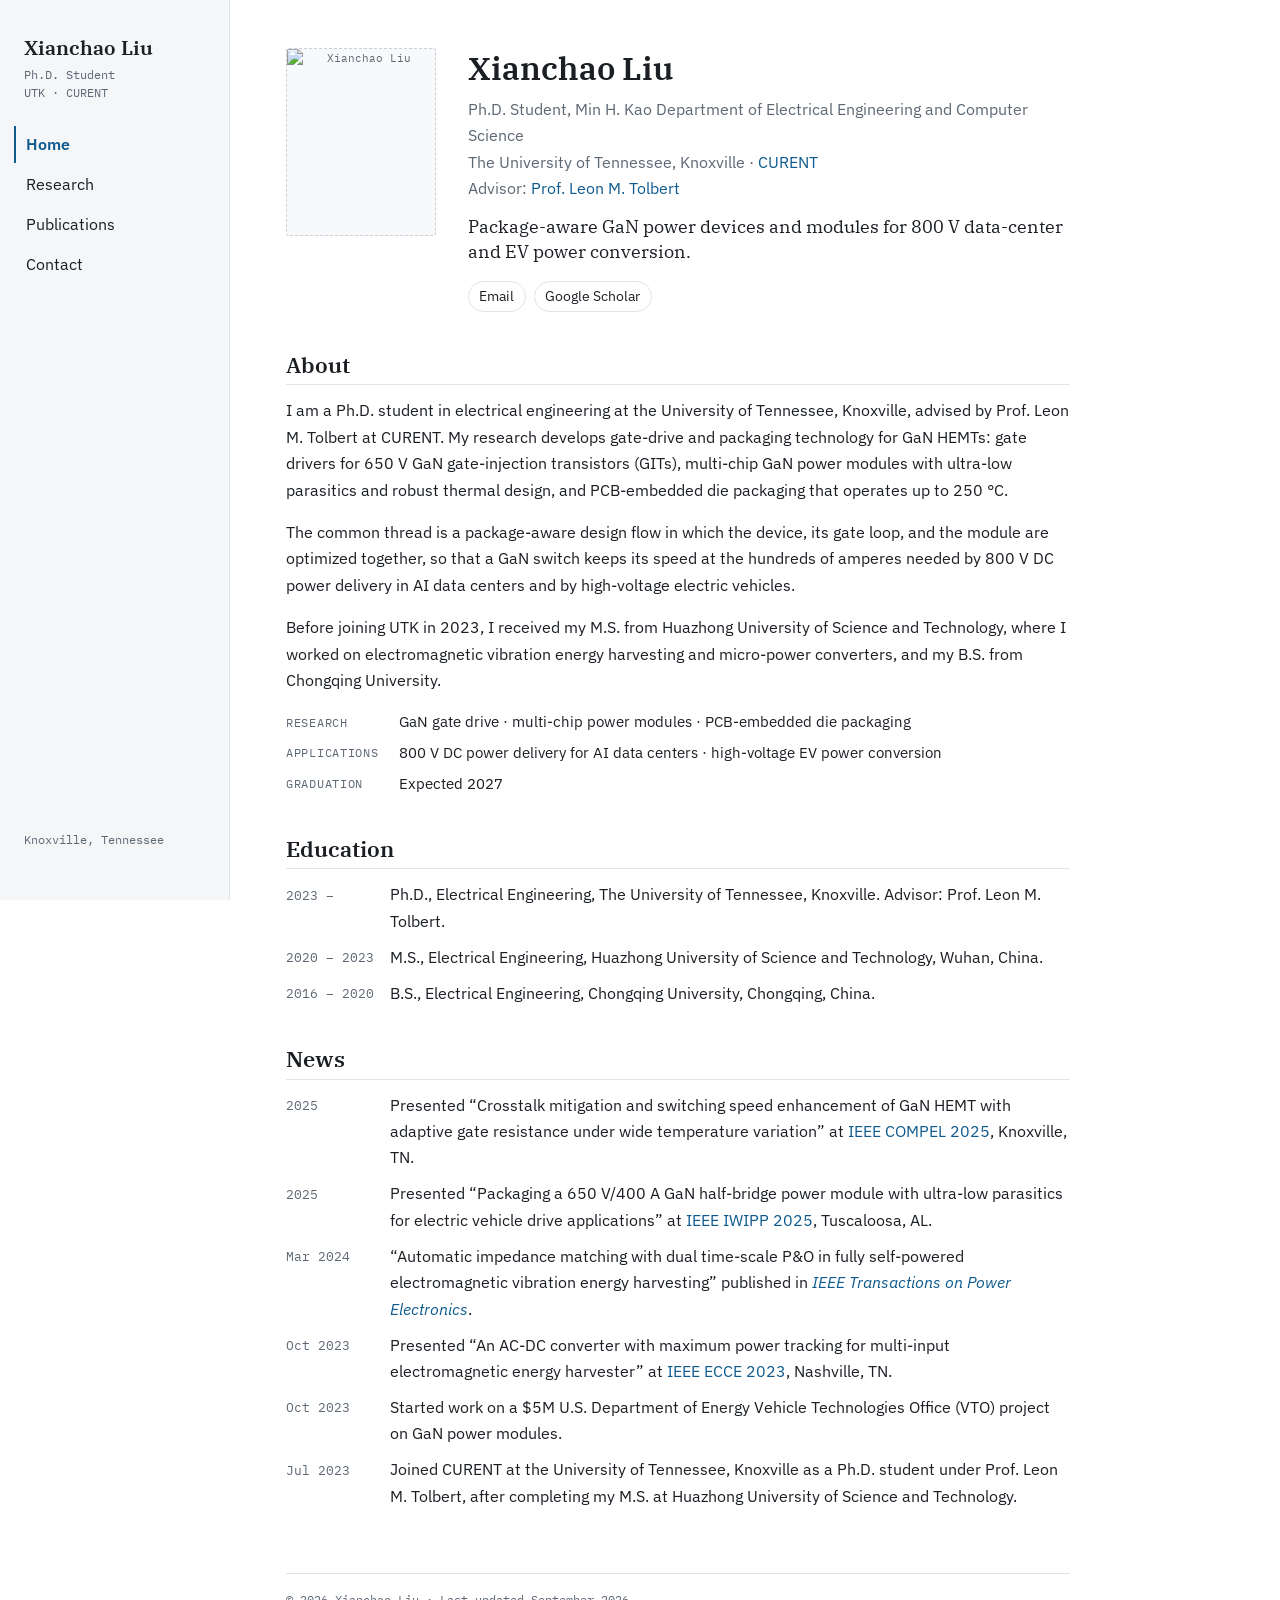
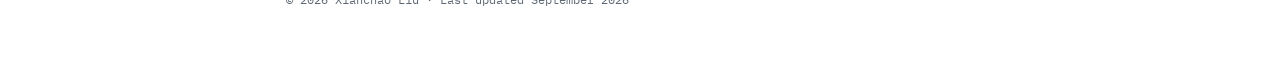
==== index.html @ 83933827 "Add files via upload" ====
<!DOCTYPE html>
<html lang="en">
<head>
<meta charset="utf-8">
<meta name="viewport" content="width=device-width, initial-scale=1, viewport-fit=cover">
<title>Xianchao Liu — Ph.D. Student, University of Tennessee, Knoxville</title>
<meta name="description" content="Xianchao Liu is a Ph.D. student at the University of Tennessee, Knoxville (CURENT) working on package-aware GaN power devices and modules for 800 V data-center and EV power conversion.">
<link rel="preconnect" href="https://fonts.googleapis.com">
<link rel="preconnect" href="https://fonts.gstatic.com" crossorigin>
<link rel="stylesheet" href="https://fonts.googleapis.com/css2?family=IBM+Plex+Sans:ital,wght@0,400;0,500;0,600;1,400&family=IBM+Plex+Serif:wght@500;600&family=IBM+Plex+Mono:wght@400;500&display=swap">
<link rel="stylesheet" href="style.css">
</head>
<body>
<div class="layout">

  <aside class="rail">
    <div>
      <a class="site-name" href="index.html">Xianchao Liu</a>
      <p class="site-sub">Ph.D. Student<br>UTK · CURENT</p>
    </div>
    <nav aria-label="Site">
      <a href="index.html" aria-current="page">Home</a>
      <a href="research.html">Research</a>
      <a href="publications.html">Publications</a>
      <a href="contact.html">Contact</a>
    </nav>
    <p class="rail-foot">Knoxville, Tennessee</p>
  </aside>

  <main>

    <header class="hero">
      <div class="portrait">
        <img src="assets/portrait.jpg" alt="Xianchao Liu" width="600" height="750">
      </div>
      <div>
        <h1>Xianchao Liu</h1>
        <p class="role">
          Ph.D. Student, Min H. Kao Department of Electrical Engineering and Computer Science<br>
          The University of Tennessee, Knoxville · <a href="https://curent.utk.edu/">CURENT</a><br>
          Advisor: <a href="https://curent.utk.edu/people/faculty/leon-tolbert/">Prof. Leon M. Tolbert</a>
        </p>
        <p class="tagline">Package-aware GaN power devices and modules for 800&nbsp;V data-center and EV power conversion.</p>
        <ul class="links">
          <li><a href="mailto:xliu125@vols.utk.edu">Email</a></li>
          <li><a href="https://scholar.google.com/citations?user=OeDwyBIAAAAJ&amp;hl=en">Google Scholar</a></li>
        </ul>
      </div>
    </header>

    <section>
      <h2>About</h2>
      <p>
        I am a Ph.D. student in electrical engineering at the University of Tennessee, Knoxville, advised by
        Prof. Leon M. Tolbert at CURENT. My research develops gate-drive and packaging technology for GaN HEMTs:
        gate drivers for 650&nbsp;V GaN gate-injection transistors (GITs), multi-chip GaN power modules with
        ultra-low parasitics and robust thermal design, and PCB-embedded die packaging that operates up to
        250&nbsp;°C.
      </p>
      <p>
        The common thread is a package-aware design flow in which the device, its gate loop, and the module are
        optimized together, so that a GaN switch keeps its speed at the hundreds of amperes needed by 800&nbsp;V DC
        power delivery in AI data centers and by high-voltage electric vehicles.
      </p>
      <p>
        Before joining UTK in 2023, I received my M.S. from Huazhong University of Science and Technology, where I
        worked on electromagnetic vibration energy harvesting and micro-power converters, and my B.S. from
        Chongqing University.
      </p>
      <dl class="facts">
        <dt>Research</dt>
        <dd>GaN gate drive · multi-chip power modules · PCB-embedded die packaging</dd>
        <dt>Applications</dt>
        <dd>800&nbsp;V DC power delivery for AI data centers · high-voltage EV power conversion</dd>
        <dt>Graduation</dt>
        <dd>Expected 2027</dd>
      </dl>
    </section>

    <section>
      <h2>Education</h2>
      <ul class="news-list">
        <li><span class="date">2023 –</span><span>Ph.D., Electrical Engineering, The University of Tennessee, Knoxville. Advisor: Prof. Leon M. Tolbert.</span></li>
        <li><span class="date">2020 – 2023</span><span>M.S., Electrical Engineering, Huazhong University of Science and Technology, Wuhan, China.</span></li>
        <li><span class="date">2016 – 2020</span><span>B.S., Electrical Engineering, Chongqing University, Chongqing, China.</span></li>
      </ul>
    </section>

    <section>
      <h2>News</h2>
      <ul class="news-list">
        <li><span class="date">2025</span><span>Presented “Crosstalk mitigation and switching speed enhancement of GaN HEMT with adaptive gate resistance under wide temperature variation” at <a href="https://doi.org/10.1109/COMPEL57166.2025.11121150">IEEE COMPEL 2025</a>, Knoxville, TN.</span></li>
        <li><span class="date">2025</span><span>Presented “Packaging a 650&nbsp;V/400&nbsp;A GaN half-bridge power module with ultra-low parasitics for electric vehicle drive applications” at <a href="https://doi.org/10.1109/IWIPP61784.2025.10971623">IEEE IWIPP 2025</a>, Tuscaloosa, AL.</span></li>
        <li><span class="date">Mar 2024</span><span>“Automatic impedance matching with dual time-scale P&amp;O in fully self-powered electromagnetic vibration energy harvesting” published in <a href="https://doi.org/10.1109/TPEL.2023.3327458"><em>IEEE Transactions on Power Electronics</em></a>.</span></li>
        <li><span class="date">Oct 2023</span><span>Presented “An AC-DC converter with maximum power tracking for multi-input electromagnetic energy harvester” at <a href="https://doi.org/10.1109/ECCE53617.2023.10362294">IEEE ECCE 2023</a>, Nashville, TN.</span></li>
        <li><span class="date">Oct 2023</span><span>Started work on a $5M U.S. Department of Energy Vehicle Technologies Office (VTO) project on GaN power modules.</span></li>
        <li><span class="date">Jul 2023</span><span>Joined CURENT at the University of Tennessee, Knoxville as a Ph.D. student under Prof. Leon M. Tolbert, after completing my M.S. at Huazhong University of Science and Technology.</span></li>
      </ul>
    </section>

    <footer class="foot">© 2026 Xianchao Liu · Last updated September 2026</footer>

  </main>
</div>
</body>
</html>
---- style.css ----
/* ------------------------------------------------------------
   Personal academic site — shared stylesheet
   Layout: fixed left rail (like a jemdoc site) + single content column.
   Edit colors and fonts here; every page picks them up.
   ------------------------------------------------------------ */

:root {
  --bg: #ffffff;
  --ink: #1b1f24;
  --muted: #5d6874;
  --accent: #0f5b8e;
  --accent-hover: #0a4670;
  --rail: #f4f6f8;
  --rule: #dfe4e9;
  --surface: #f7f9fa;
  --placeholder: #c8d0d8;

  --font-body: "IBM Plex Sans", "Helvetica Neue", Arial, sans-serif;
  --font-head: "IBM Plex Serif", Georgia, "Times New Roman", serif;
  --font-mono: "IBM Plex Mono", Menlo, Consolas, monospace;

  color-scheme: light dark;
}

@media (prefers-color-scheme: dark) {
  :root:not([data-theme="light"]) {
    --bg: #0f1317;
    --ink: #e3e7eb;
    --muted: #9aa4ae;
    --accent: #72b5e5;
    --accent-hover: #9ccbee;
    --rail: #141a20;
    --rule: #29323b;
    --surface: #161d24;
    --placeholder: #3a4551;
  }
}

:root[data-theme="dark"] {
  --bg: #0f1317;
  --ink: #e3e7eb;
  --muted: #9aa4ae;
  --accent: #72b5e5;
  --accent-hover: #9ccbee;
  --rail: #141a20;
  --rule: #29323b;
  --surface: #161d24;
  --placeholder: #3a4551;
}

/* ---------- base ---------- */

* { box-sizing: border-box; }

html { -webkit-text-size-adjust: 100%; }

body {
  margin: 0;
  background: var(--bg);
  color: var(--ink);
  font-family: var(--font-body);
  font-size: 16px;
  line-height: 1.65;
}

a { color: var(--accent); text-decoration: none; }
a:hover { color: var(--accent-hover); text-decoration: underline; }
a:focus-visible { outline: 2px solid var(--accent); outline-offset: 2px; border-radius: 2px; }

h1, h2, h3 {
  font-family: var(--font-head);
  font-weight: 600;
  line-height: 1.25;
  text-wrap: balance;
  margin: 0;
}
h1 { font-size: 2rem; }
h2 {
  font-size: 1.35rem;
  margin: 2.5rem 0 0.75rem;
  padding-bottom: 0.35rem;
  border-bottom: 1px solid var(--rule);
}
h3 { font-size: 1.1rem; margin: 1.5rem 0 0.4rem; }

p { margin: 0 0 1rem; }
ul, ol { margin: 0 0 1rem; padding-left: 1.25rem; }
img { max-width: 100%; }

/* ---------- layout: rail + main ---------- */

.layout {
  display: grid;
  grid-template-columns: 230px minmax(0, 1fr);
  min-height: 100vh;
}

.rail {
  background: var(--rail);
  border-right: 1px solid var(--rule);
  padding: 2.25rem 1.5rem;
  position: sticky;
  top: 0;
  height: 100vh;
  display: flex;
  flex-direction: column;
  gap: 1.5rem;
}

.site-name {
  font-family: var(--font-head);
  font-size: 1.25rem;
  font-weight: 600;
  color: var(--ink);
  line-height: 1.2;
  display: block;
}
.site-name:hover { text-decoration: none; color: var(--accent); }

.site-sub {
  font-family: var(--font-mono);
  font-size: 0.75rem;
  color: var(--muted);
  margin: 0.35rem 0 0;
  line-height: 1.5;
}

.rail nav { display: flex; flex-direction: column; gap: 0.15rem; }
.rail nav a {
  color: var(--ink);
  padding: 0.35rem 0.6rem;
  margin-left: -0.6rem;
  border-left: 2px solid transparent;
  border-radius: 0 3px 3px 0;
}
.rail nav a:hover { background: var(--bg); text-decoration: none; }
.rail nav a[aria-current="page"] {
  color: var(--accent);
  border-left-color: var(--accent);
  font-weight: 600;
}

.rail-foot {
  margin-top: auto;
  font-family: var(--font-mono);
  font-size: 0.72rem;
  color: var(--muted);
  line-height: 1.5;
}

main {
  padding: 3rem 3.5rem 4rem;
  max-width: 56rem;
  width: 100%;
}

/* ---------- home ---------- */

.hero {
  display: grid;
  grid-template-columns: 150px minmax(0, 1fr);
  gap: 2rem;
  align-items: start;
}

.portrait {
  width: 150px;
  max-width: 100%;
  aspect-ratio: 4 / 5;
  border: 1px dashed var(--placeholder);
  background: var(--surface);
  border-radius: 3px;
  display: grid;
  place-items: center;
  text-align: center;
  font-family: var(--font-mono);
  font-size: 0.7rem;
  color: var(--muted);
  overflow: hidden;
}
.portrait img { width: 100%; height: 100%; object-fit: cover; display: block; }

.role { color: var(--muted); margin: 0.5rem 0 0.75rem; }

.tagline {
  font-family: var(--font-head);
  font-size: 1.15rem;
  line-height: 1.4;
  margin: 0 0 1rem;
}

.links { list-style: none; padding: 0; margin: 0; display: flex; flex-wrap: wrap; gap: 0.4rem 0.5rem; }
.links a {
  display: inline-block;
  padding: 0.2rem 0.65rem;
  border: 1px solid var(--rule);
  border-radius: 999px;
  font-size: 0.85rem;
  color: var(--ink);
}
.links a:hover { border-color: var(--accent); color: var(--accent); text-decoration: none; }

.facts {
  display: grid;
  grid-template-columns: max-content minmax(0, 1fr);
  gap: 0.35rem 1.25rem;
  margin: 1rem 0 0;
  font-size: 0.95rem;
}
.facts dt {
  color: var(--muted);
  font-family: var(--font-mono);
  font-size: 0.74rem;
  text-transform: uppercase;
  letter-spacing: 0.06em;
  padding-top: 0.2rem;
}
.facts dd { margin: 0; }

.news-list { list-style: none; padding: 0; margin: 0; display: grid; gap: 0.6rem; }
.news-list li { display: grid; grid-template-columns: 5.5rem minmax(0, 1fr); gap: 1rem; }
.date {
  font-family: var(--font-mono);
  font-size: 0.8rem;
  color: var(--muted);
  padding-top: 0.2rem;
  font-variant-numeric: tabular-nums;
}

/* editor's note — remove once real content is in */
.note {
  font-size: 0.85rem;
  color: var(--muted);
  border-left: 3px solid var(--placeholder);
  background: var(--surface);
  padding: 0.45rem 0.8rem;
  border-radius: 0 3px 3px 0;
  margin: 0 0 1rem;
}

/* ---------- research ---------- */

.thrust {
  display: grid;
  grid-template-columns: minmax(0, 1fr) 300px;
  gap: 1.75rem;
  align-items: start;
  margin-top: 1.5rem;
}
.thrust h3 { margin-top: 0; }
.thrust.no-figure { grid-template-columns: minmax(0, 1fr); }

.figures { display: grid; gap: 1.25rem; }

.figure {
  margin: 0;
  max-width: 100%;
}
/* real figure: image keeps its own aspect ratio; click opens the full-size file */
.figure a { display: block; }
.figure img {
  width: 100%;
  height: auto;
  display: block;
  background: #ffffff;
  border: 1px solid var(--rule);
  border-radius: 3px;
}
/* placeholder box, until a figure is supplied */
.figure .frame {
  aspect-ratio: 4 / 3;
  max-width: 100%;
  border: 1px dashed var(--placeholder);
  background: var(--surface);
  border-radius: 3px;
  display: grid;
  place-items: center;
  text-align: center;
  font-family: var(--font-mono);
  font-size: 0.7rem;
  color: var(--muted);
  padding: 0.5rem;
  overflow: hidden;
}
.figure figcaption { font-size: 0.78rem; color: var(--muted); margin-top: 0.4rem; line-height: 1.4; }

.spec {
  font-family: var(--font-mono);
  font-size: 0.8rem;
  color: var(--muted);
  margin: 0 0 0.5rem;
}

.related { font-size: 0.9rem; color: var(--muted); }

/* ---------- publications ---------- */

.pub-list { list-style: none; padding: 0; margin: 0 0 1.5rem; display: grid; gap: 1rem; counter-reset: pub; }
.pub { position: relative; padding-left: 2.4rem; }
.pub::before {
  counter-increment: pub;
  content: "[" counter(pub) "]";
  position: absolute;
  left: 0;
  top: 0.2rem;
  font-family: var(--font-mono);
  font-size: 0.8rem;
  color: var(--muted);
}
.pub-title { font-weight: 600; }
.pub-authors, .pub-venue { display: block; }
.pub-venue { color: var(--muted); }
.pub-links { display: inline-flex; gap: 0.3rem; margin-top: 0.3rem; }
.pub-links a {
  font-family: var(--font-mono);
  font-size: 0.72rem;
  padding: 0.1rem 0.45rem;
  border: 1px solid var(--rule);
  border-radius: 3px;
}
.pub-links a:hover { border-color: var(--accent); text-decoration: none; }

/* ---------- contact ---------- */

.contact-block { display: grid; grid-template-columns: max-content minmax(0, 1fr); gap: 0.5rem 1.5rem; margin: 1rem 0; }
.contact-block dt { color: var(--muted); font-family: var(--font-mono); font-size: 0.78rem; text-transform: uppercase; letter-spacing: 0.06em; padding-top: 0.2rem; }
.contact-block dd { margin: 0; }
address { font-style: normal; }

/* ---------- footer ---------- */

.foot {
  margin-top: 4rem;
  padding-top: 1rem;
  border-top: 1px solid var(--rule);
  font-family: var(--font-mono);
  font-size: 0.75rem;
  color: var(--muted);
}

/* ---------- phone width ---------- */

@media (max-width: 760px) {
  .layout { grid-template-columns: 1fr; }
  .rail {
    position: static;
    height: auto;
    border-right: 0;
    border-bottom: 1px solid var(--rule);
    padding: 1rem;
    gap: 0.75rem;
  }
  .rail nav { flex-direction: row; flex-wrap: wrap; gap: 0.25rem 0.5rem; }
  .rail nav a {
    border-left: 0;
    border-bottom: 2px solid transparent;
    margin-left: 0;
    padding: 0.25rem 0.4rem;
    border-radius: 3px;
  }
  .rail nav a[aria-current="page"] { border-bottom-color: var(--accent); }
  .rail-foot { display: none; }
  main { padding: 1.5rem 1rem 3rem; }
  .hero { grid-template-columns: 1fr; gap: 1.25rem; }
  .portrait { width: 130px; }
  .thrust { grid-template-columns: 1fr; }
  .thrust .figures, .thrust .figure { order: -1; max-width: 360px; }
  .news-list li { grid-template-columns: 4.5rem minmax(0, 1fr); gap: 0.6rem; }
  .facts, .contact-block { grid-template-columns: 1fr; gap: 0.1rem; }
  .facts dd, .contact-block dd { margin-bottom: 0.6rem; }
}

@media (prefers-reduced-motion: reduce) {
  * { transition: none !important; animation: none !important; }
}
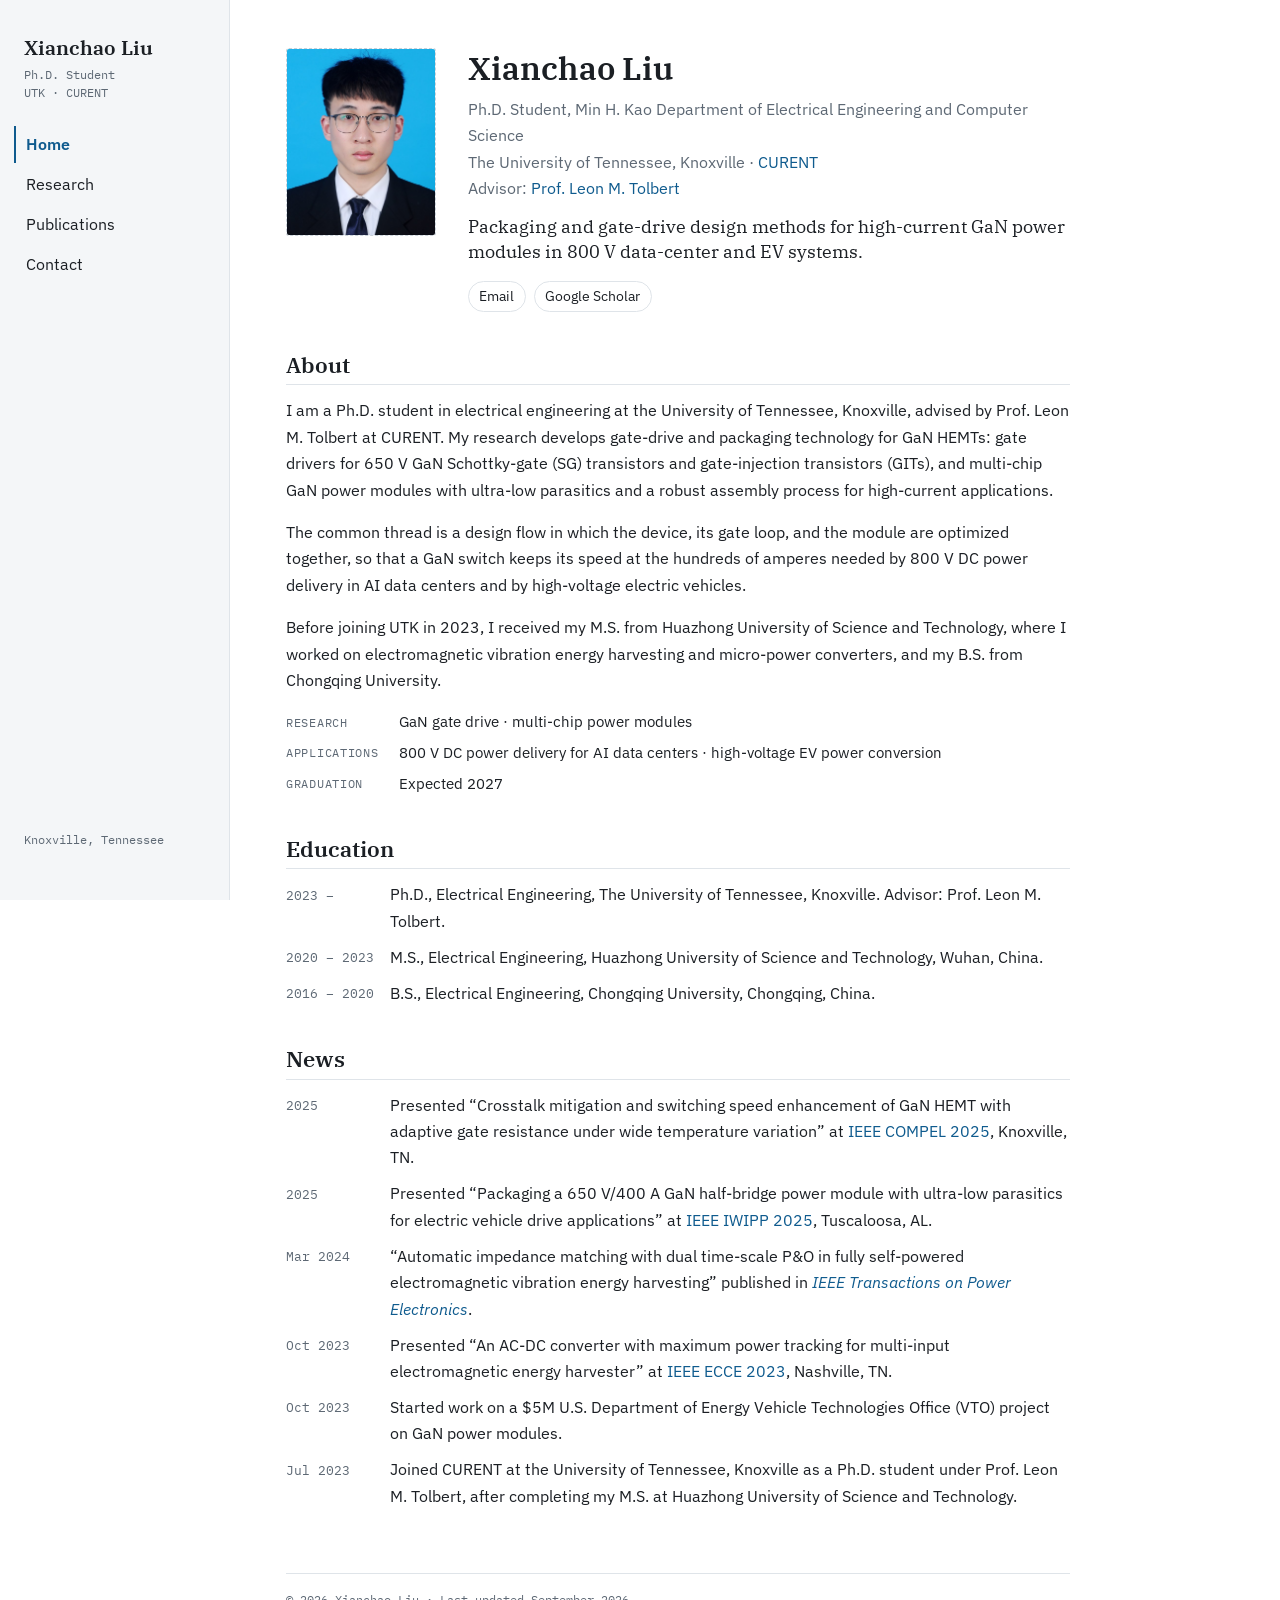
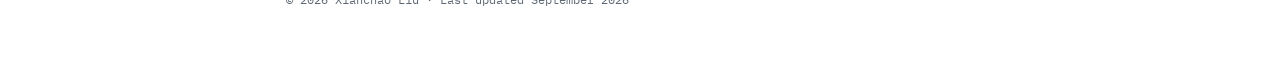
==== commit fc7f3a45: "Add files via upload" ====
--- a/index.html
+++ b/index.html
@@ -4,7 +4,7 @@
 <meta charset="utf-8">
 <meta name="viewport" content="width=device-width, initial-scale=1, viewport-fit=cover">
 <title>Xianchao Liu — Ph.D. Student, University of Tennessee, Knoxville</title>
-<meta name="description" content="Xianchao Liu is a Ph.D. student at the University of Tennessee, Knoxville (CURENT) working on package-aware GaN power devices and modules for 800 V data-center and EV power conversion.">
+<meta name="description" content="Xianchao Liu is a Ph.D. student at the University of Tennessee, Knoxville (CURENT) working on packaging and gate-drive design methods for high-current GaN power modules in 800 V data-center and EV systems.">
 <link rel="preconnect" href="https://fonts.googleapis.com">
 <link rel="preconnect" href="https://fonts.gstatic.com" crossorigin>
 <link rel="stylesheet" href="https://fonts.googleapis.com/css2?family=IBM+Plex+Sans:ital,wght@0,400;0,500;0,600;1,400&family=IBM+Plex+Serif:wght@500;600&family=IBM+Plex+Mono:wght@400;500&display=swap">
@@ -40,7 +40,7 @@
           The University of Tennessee, Knoxville · <a href="https://curent.utk.edu/">CURENT</a><br>
           Advisor: <a href="https://curent.utk.edu/people/faculty/leon-tolbert/">Prof. Leon M. Tolbert</a>
         </p>
-        <p class="tagline">Package-aware GaN power devices and modules for 800&nbsp;V data-center and EV power conversion.</p>
+        <p class="tagline">Packaging and gate-drive design methods for high-current GaN power modules in 800&nbsp;V data-center and EV systems.</p>
         <ul class="links">
           <li><a href="mailto:xliu125@vols.utk.edu">Email</a></li>
           <li><a href="https://scholar.google.com/citations?user=OeDwyBIAAAAJ&amp;hl=en">Google Scholar</a></li>
@@ -53,12 +53,12 @@
       <p>
         I am a Ph.D. student in electrical engineering at the University of Tennessee, Knoxville, advised by
         Prof. Leon M. Tolbert at CURENT. My research develops gate-drive and packaging technology for GaN HEMTs:
-        gate drivers for 650&nbsp;V GaN gate-injection transistors (GITs), multi-chip GaN power modules with
-        ultra-low parasitics and robust thermal design, and PCB-embedded die packaging that operates up to
-        250&nbsp;°C.
+        gate drivers for 650&nbsp;V GaN Schottky-gate (SG) transistors and gate-injection transistors (GITs), and
+        multi-chip GaN power modules with ultra-low parasitics and a robust assembly process for high-current
+        applications.
       </p>
       <p>
-        The common thread is a package-aware design flow in which the device, its gate loop, and the module are
+        The common thread is a design flow in which the device, its gate loop, and the module are
         optimized together, so that a GaN switch keeps its speed at the hundreds of amperes needed by 800&nbsp;V DC
         power delivery in AI data centers and by high-voltage electric vehicles.
       </p>
@@ -69,7 +69,7 @@
       </p>
       <dl class="facts">
         <dt>Research</dt>
-        <dd>GaN gate drive · multi-chip power modules · PCB-embedded die packaging</dd>
+        <dd>GaN gate drive · multi-chip power modules</dd>
         <dt>Applications</dt>
         <dd>800&nbsp;V DC power delivery for AI data centers · high-voltage EV power conversion</dd>
         <dt>Graduation</dt>
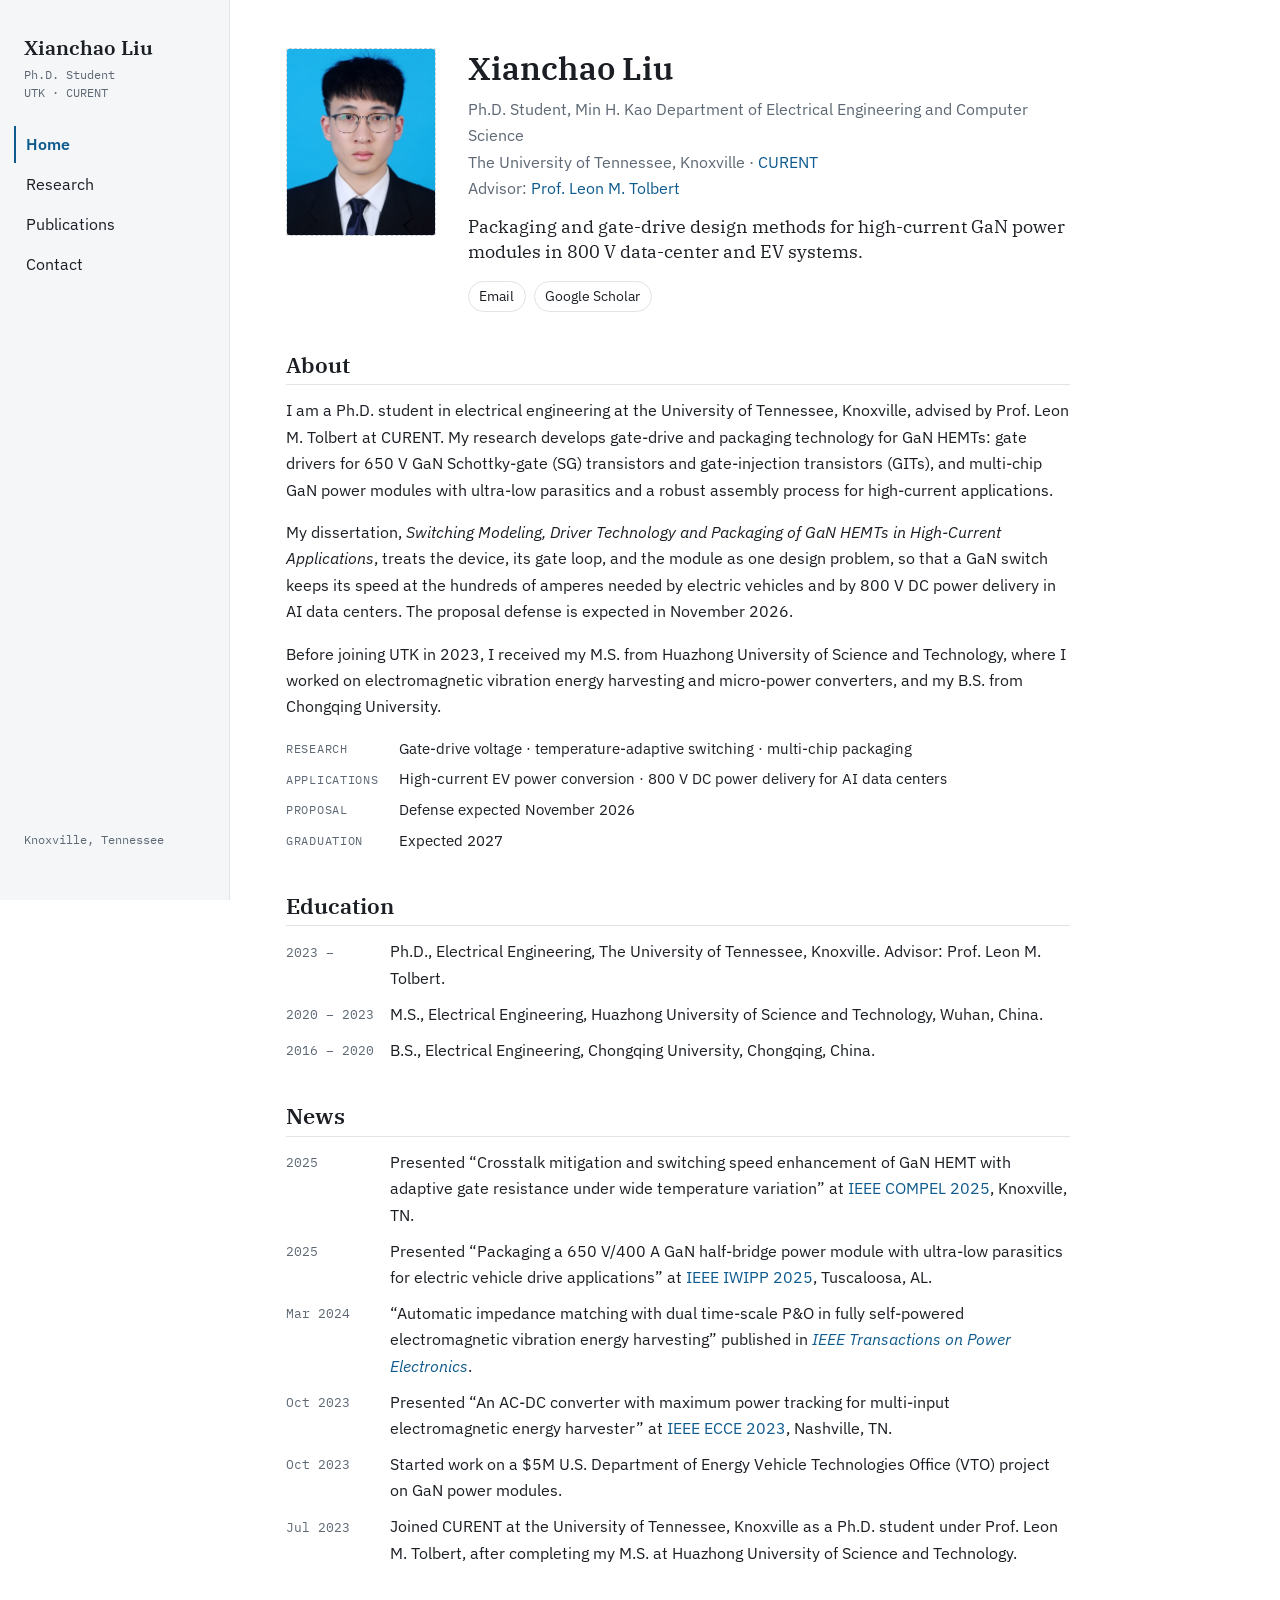
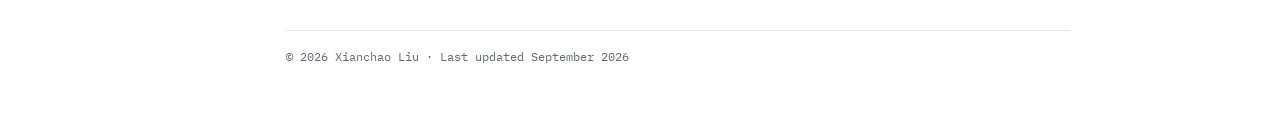
==== commit a7abf86d: "Add files via upload" ====
--- a/index.html
+++ b/index.html
@@ -58,9 +58,10 @@
         applications.
       </p>
       <p>
-        The common thread is a design flow in which the device, its gate loop, and the module are
-        optimized together, so that a GaN switch keeps its speed at the hundreds of amperes needed by 800&nbsp;V DC
-        power delivery in AI data centers and by high-voltage electric vehicles.
+        My dissertation, <em>Switching Modeling, Driver Technology and Packaging of GaN HEMTs in High-Current
+        Applications</em>, treats the device, its gate loop, and the module as one design problem, so that a GaN
+        switch keeps its speed at the hundreds of amperes needed by electric vehicles and by 800&nbsp;V DC power
+        delivery in AI data centers. The proposal defense is expected in November 2026.
       </p>
       <p>
         Before joining UTK in 2023, I received my M.S. from Huazhong University of Science and Technology, where I
@@ -69,9 +70,11 @@
       </p>
       <dl class="facts">
         <dt>Research</dt>
-        <dd>GaN gate drive · multi-chip power modules</dd>
+        <dd>Gate-drive voltage · temperature-adaptive switching · multi-chip packaging</dd>
         <dt>Applications</dt>
-        <dd>800&nbsp;V DC power delivery for AI data centers · high-voltage EV power conversion</dd>
+        <dd>High-current EV power conversion · 800&nbsp;V DC power delivery for AI data centers</dd>
+        <dt>Proposal</dt>
+        <dd>Defense expected November 2026</dd>
         <dt>Graduation</dt>
         <dd>Expected 2027</dd>
       </dl>
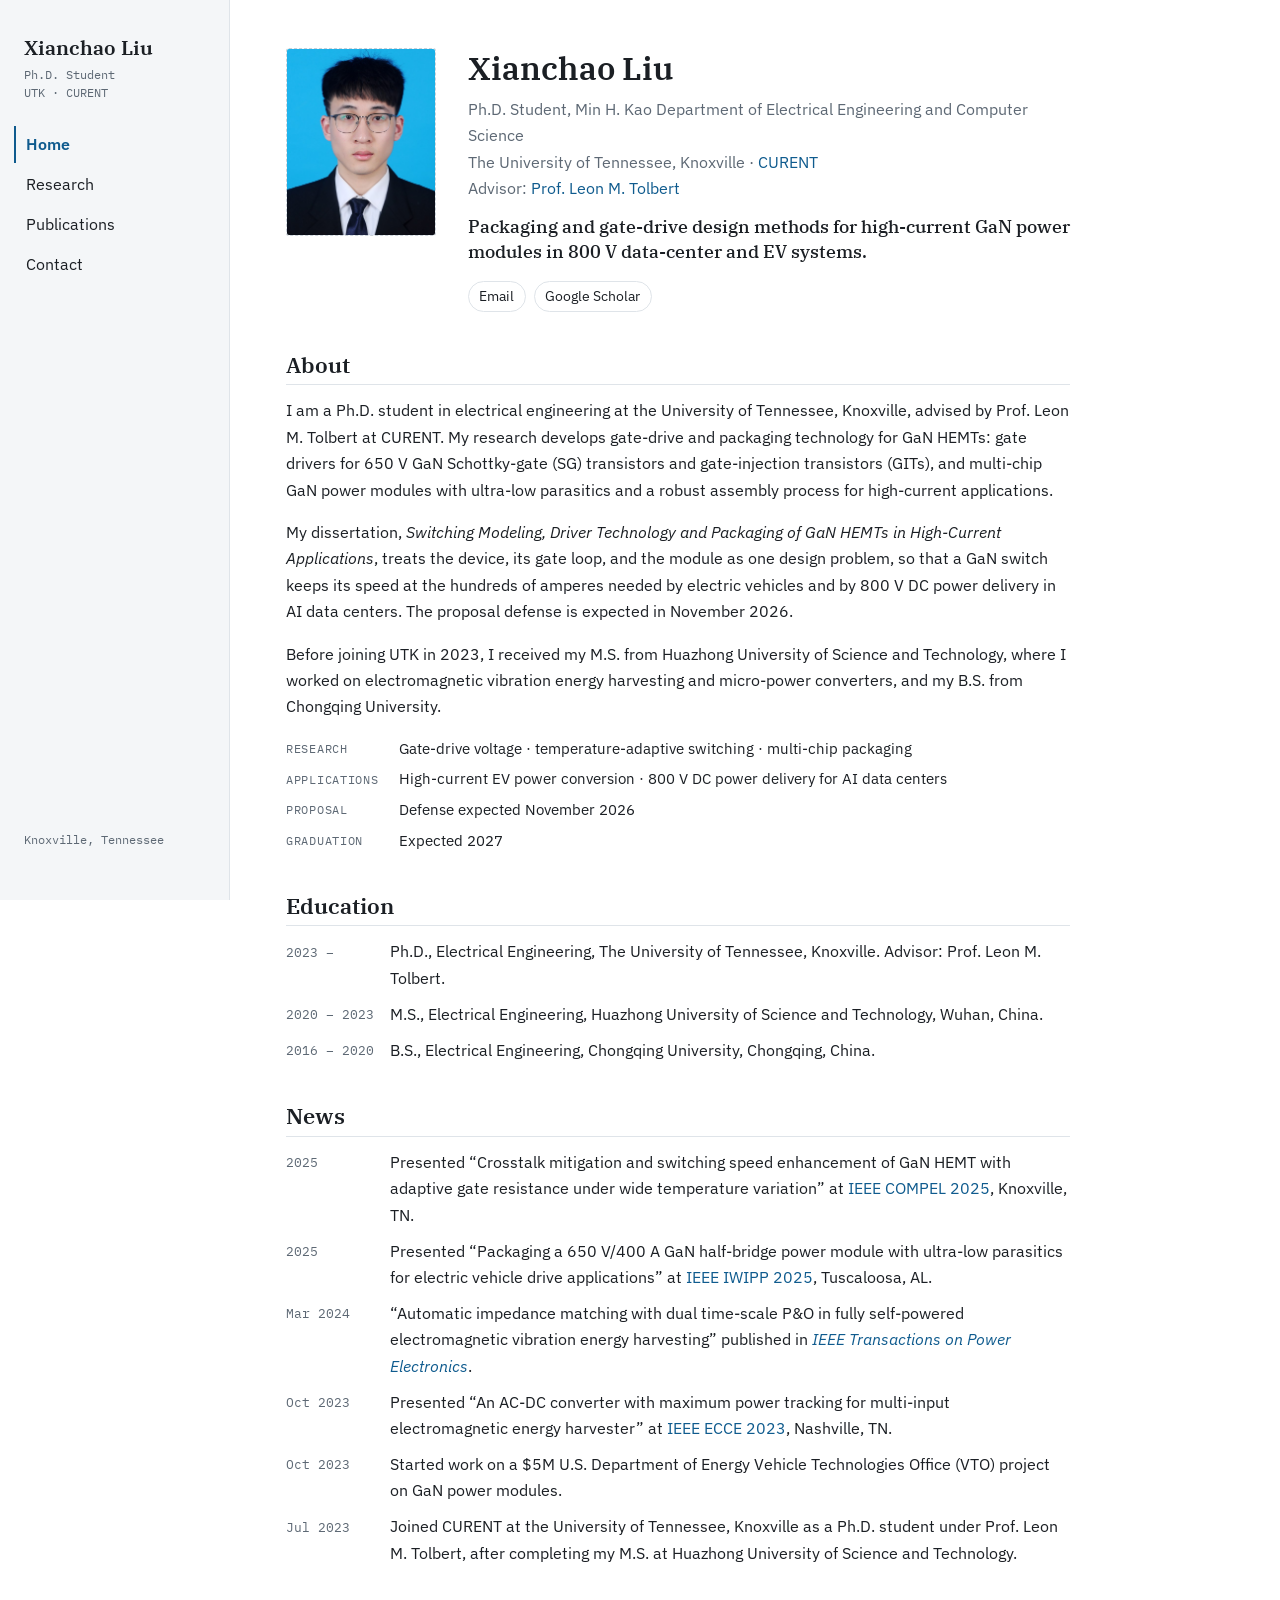
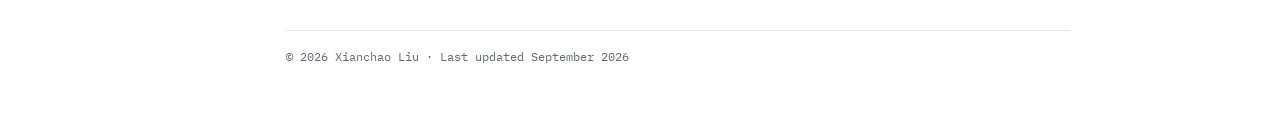
==== commit 3afe5fd3: "Add files via upload" ====
--- a/index.html
+++ b/index.html
@@ -5,9 +5,6 @@
 <meta name="viewport" content="width=device-width, initial-scale=1, viewport-fit=cover">
 <title>Xianchao Liu — Ph.D. Student, University of Tennessee, Knoxville</title>
 <meta name="description" content="Xianchao Liu is a Ph.D. student at the University of Tennessee, Knoxville (CURENT) working on packaging and gate-drive design methods for high-current GaN power modules in 800 V data-center and EV systems.">
-<link rel="preconnect" href="https://fonts.googleapis.com">
-<link rel="preconnect" href="https://fonts.gstatic.com" crossorigin>
-<link rel="stylesheet" href="https://fonts.googleapis.com/css2?family=IBM+Plex+Sans:ital,wght@0,400;0,500;0,600;1,400&family=IBM+Plex+Serif:wght@500;600&family=IBM+Plex+Mono:wght@400;500&display=swap">
 <link rel="stylesheet" href="style.css">
 </head>
 <body>
--- a/style.css
+++ b/style.css
@@ -3,6 +3,18 @@
    Layout: fixed left rail (like a jemdoc site) + single content column.
    Edit colors and fonts here; every page picks them up.
    ------------------------------------------------------------ */
+
+/* ---------- fonts: self-hosted IBM Plex (SIL Open Font License), latin subset ----------
+   Served from this repository so the site loads without Google Fonts (blocked in mainland China). */
+
+@font-face { font-family: "IBM Plex Sans"; font-style: normal; font-weight: 400; font-display: swap; src: url("assets/ibm-plex-sans-latin-400-normal.woff2") format("woff2"); }
+@font-face { font-family: "IBM Plex Sans"; font-style: italic; font-weight: 400; font-display: swap; src: url("assets/ibm-plex-sans-latin-400-italic.woff2") format("woff2"); }
+@font-face { font-family: "IBM Plex Sans"; font-style: normal; font-weight: 500; font-display: swap; src: url("assets/ibm-plex-sans-latin-500-normal.woff2") format("woff2"); }
+@font-face { font-family: "IBM Plex Sans"; font-style: normal; font-weight: 600; font-display: swap; src: url("assets/ibm-plex-sans-latin-600-normal.woff2") format("woff2"); }
+@font-face { font-family: "IBM Plex Serif"; font-style: normal; font-weight: 500; font-display: swap; src: url("assets/ibm-plex-serif-latin-500-normal.woff2") format("woff2"); }
+@font-face { font-family: "IBM Plex Serif"; font-style: normal; font-weight: 600; font-display: swap; src: url("assets/ibm-plex-serif-latin-600-normal.woff2") format("woff2"); }
+@font-face { font-family: "IBM Plex Mono"; font-style: normal; font-weight: 400; font-display: swap; src: url("assets/ibm-plex-mono-latin-400-normal.woff2") format("woff2"); }
+@font-face { font-family: "IBM Plex Mono"; font-style: normal; font-weight: 500; font-display: swap; src: url("assets/ibm-plex-mono-latin-500-normal.woff2") format("woff2"); }
 
 :root {
   --bg: #ffffff;
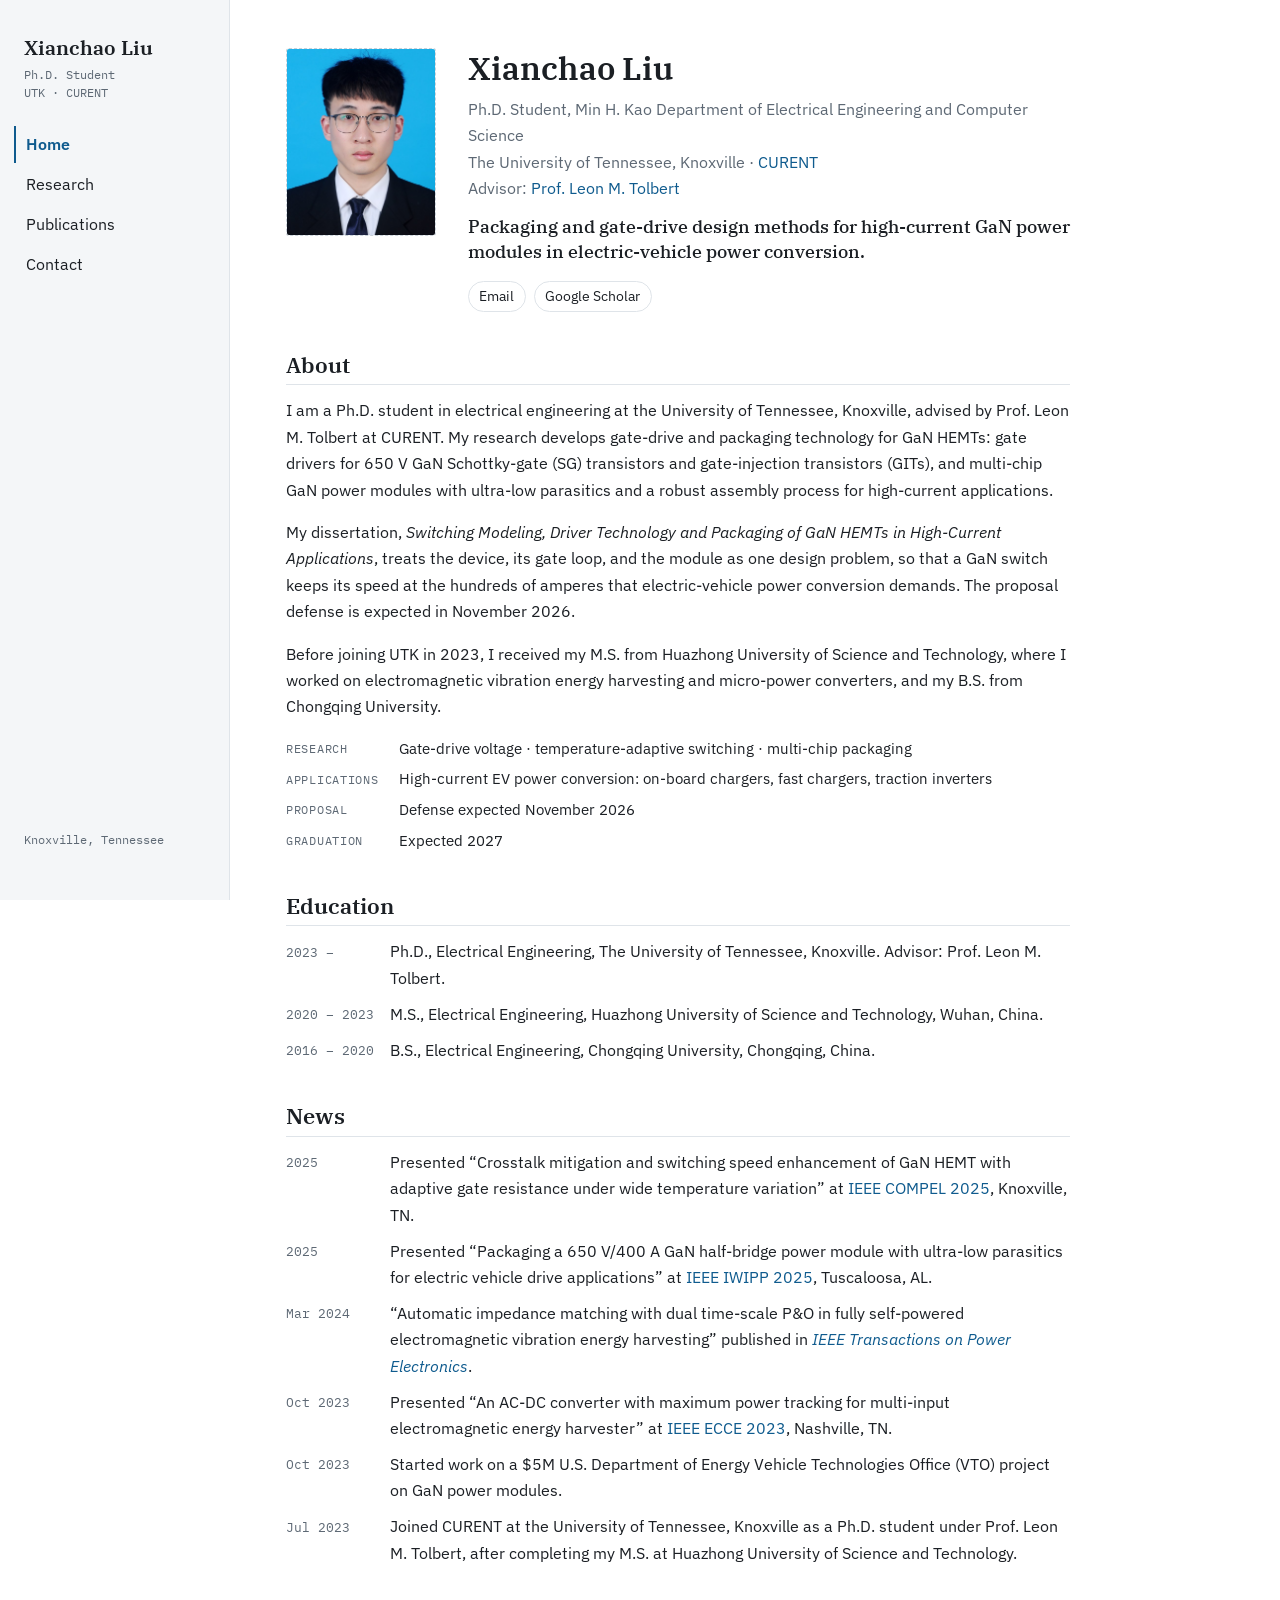
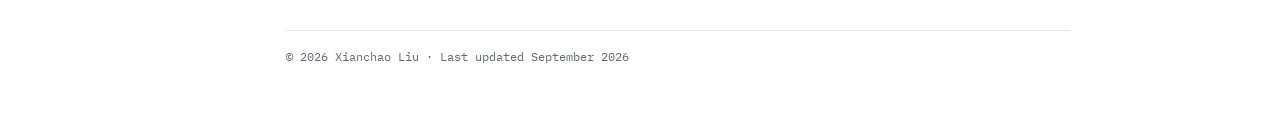
==== commit bd13babd: "Add files via upload" ====
--- a/index.html
+++ b/index.html
@@ -4,7 +4,7 @@
 <meta charset="utf-8">
 <meta name="viewport" content="width=device-width, initial-scale=1, viewport-fit=cover">
 <title>Xianchao Liu — Ph.D. Student, University of Tennessee, Knoxville</title>
-<meta name="description" content="Xianchao Liu is a Ph.D. student at the University of Tennessee, Knoxville (CURENT) working on packaging and gate-drive design methods for high-current GaN power modules in 800 V data-center and EV systems.">
+<meta name="description" content="Xianchao Liu is a Ph.D. student at the University of Tennessee, Knoxville (CURENT) working on packaging and gate-drive design methods for high-current GaN power modules in electric-vehicle power conversion.">
 <link rel="stylesheet" href="style.css">
 </head>
 <body>
@@ -37,7 +37,7 @@
           The University of Tennessee, Knoxville · <a href="https://curent.utk.edu/">CURENT</a><br>
           Advisor: <a href="https://curent.utk.edu/people/faculty/leon-tolbert/">Prof. Leon M. Tolbert</a>
         </p>
-        <p class="tagline">Packaging and gate-drive design methods for high-current GaN power modules in 800&nbsp;V data-center and EV systems.</p>
+        <p class="tagline">Packaging and gate-drive design methods for high-current GaN power modules in electric-vehicle power conversion.</p>
         <ul class="links">
           <li><a href="mailto:xliu125@vols.utk.edu">Email</a></li>
           <li><a href="https://scholar.google.com/citations?user=OeDwyBIAAAAJ&amp;hl=en">Google Scholar</a></li>
@@ -57,8 +57,8 @@
       <p>
         My dissertation, <em>Switching Modeling, Driver Technology and Packaging of GaN HEMTs in High-Current
         Applications</em>, treats the device, its gate loop, and the module as one design problem, so that a GaN
-        switch keeps its speed at the hundreds of amperes needed by electric vehicles and by 800&nbsp;V DC power
-        delivery in AI data centers. The proposal defense is expected in November 2026.
+        switch keeps its speed at the hundreds of amperes that electric-vehicle power conversion demands. The
+        proposal defense is expected in November 2026.
       </p>
       <p>
         Before joining UTK in 2023, I received my M.S. from Huazhong University of Science and Technology, where I
@@ -69,7 +69,7 @@
         <dt>Research</dt>
         <dd>Gate-drive voltage · temperature-adaptive switching · multi-chip packaging</dd>
         <dt>Applications</dt>
-        <dd>High-current EV power conversion · 800&nbsp;V DC power delivery for AI data centers</dd>
+        <dd>High-current EV power conversion: on-board chargers, fast chargers, traction inverters</dd>
         <dt>Proposal</dt>
         <dd>Defense expected November 2026</dd>
         <dt>Graduation</dt>
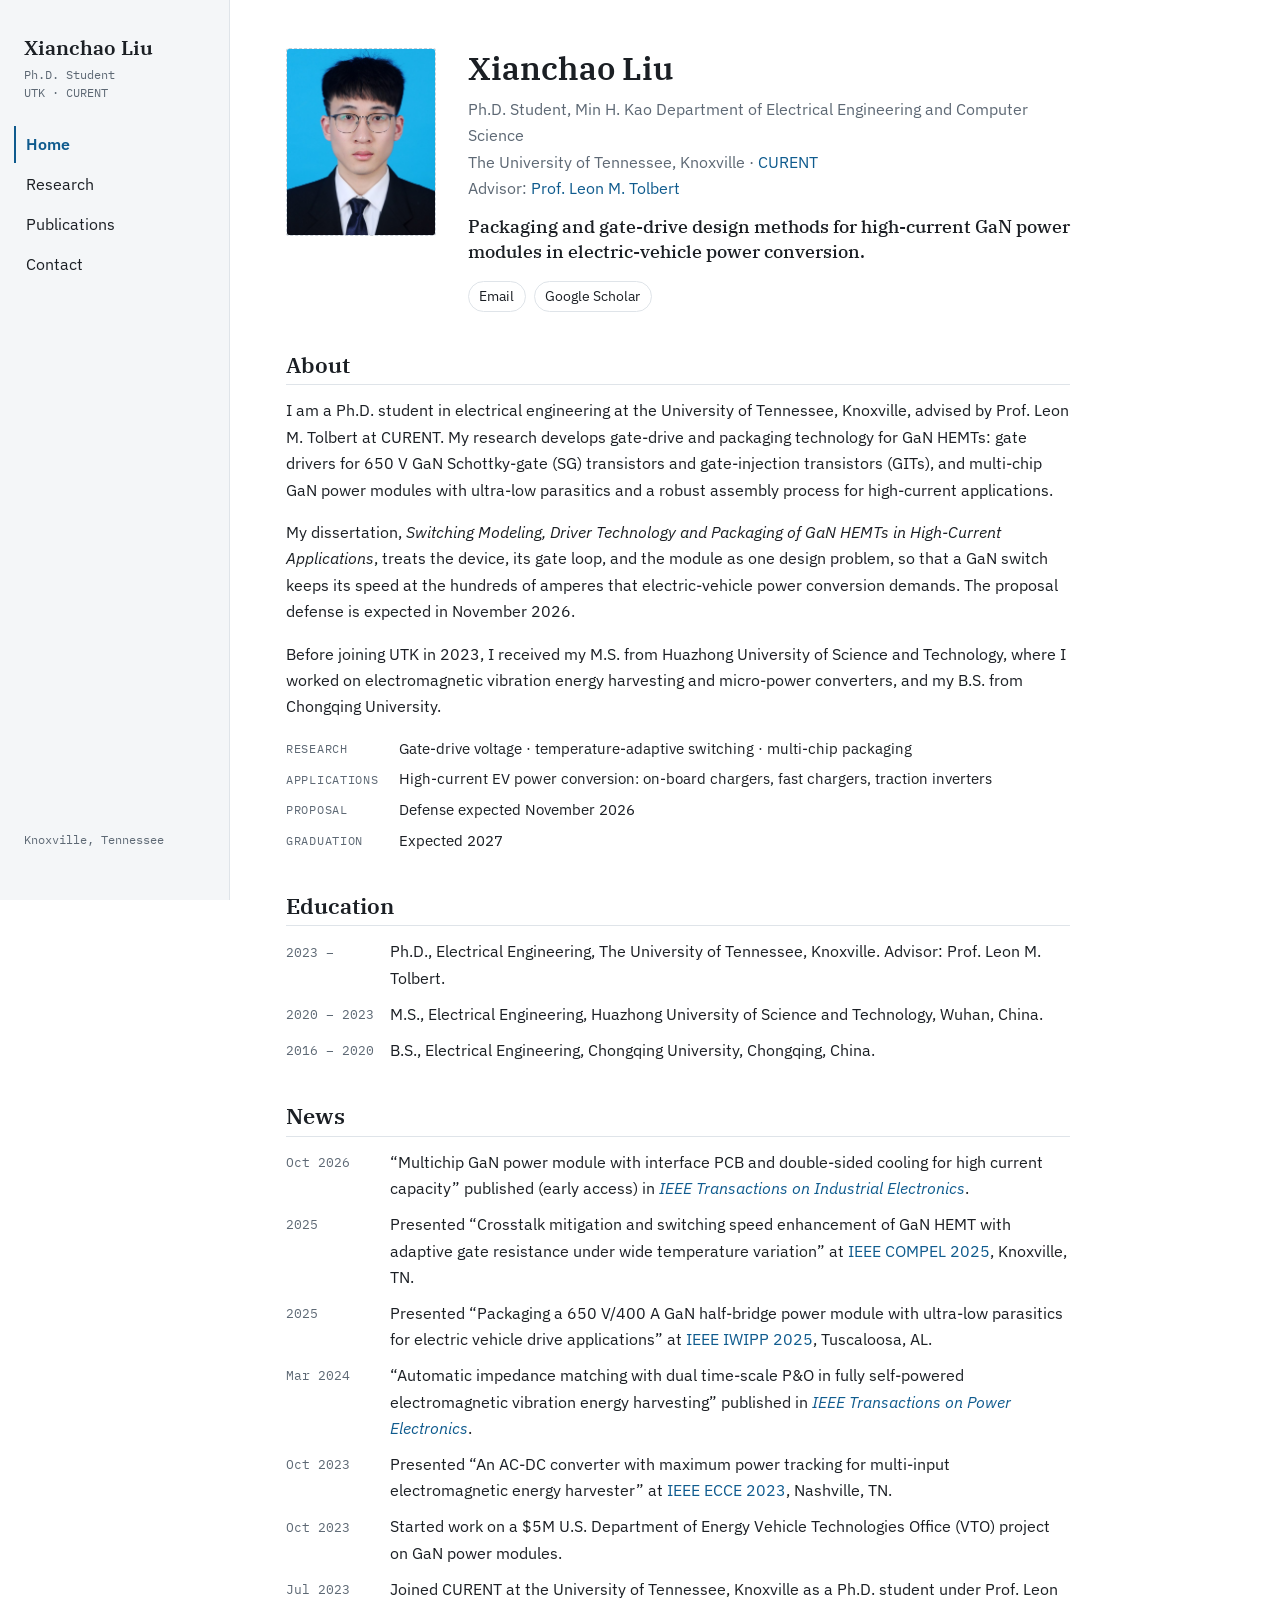
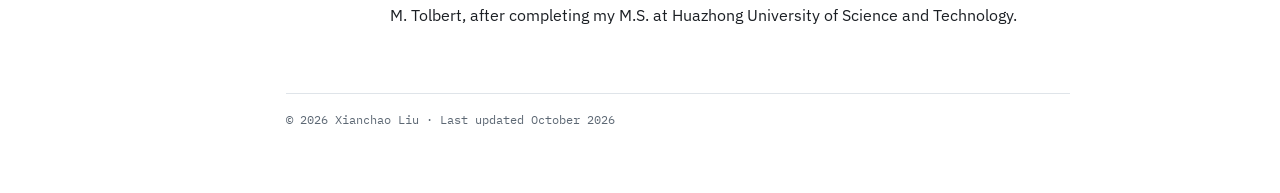
==== commit 754f322f: "Add files via upload" ====
--- a/index.html
+++ b/index.html
@@ -89,6 +89,7 @@
     <section>
       <h2>News</h2>
       <ul class="news-list">
+        <li><span class="date">Oct 2026</span><span>“Multichip GaN power module with interface PCB and double-sided cooling for high current capacity” published (early access) in <a href="https://doi.org/10.1109/TIE.2026.3741206"><em>IEEE Transactions on Industrial Electronics</em></a>.</span></li>
         <li><span class="date">2025</span><span>Presented “Crosstalk mitigation and switching speed enhancement of GaN HEMT with adaptive gate resistance under wide temperature variation” at <a href="https://doi.org/10.1109/COMPEL57166.2025.11121150">IEEE COMPEL 2025</a>, Knoxville, TN.</span></li>
         <li><span class="date">2025</span><span>Presented “Packaging a 650&nbsp;V/400&nbsp;A GaN half-bridge power module with ultra-low parasitics for electric vehicle drive applications” at <a href="https://doi.org/10.1109/IWIPP61784.2025.10971623">IEEE IWIPP 2025</a>, Tuscaloosa, AL.</span></li>
         <li><span class="date">Mar 2024</span><span>“Automatic impedance matching with dual time-scale P&amp;O in fully self-powered electromagnetic vibration energy harvesting” published in <a href="https://doi.org/10.1109/TPEL.2023.3327458"><em>IEEE Transactions on Power Electronics</em></a>.</span></li>
@@ -98,7 +99,7 @@
       </ul>
     </section>
 
-    <footer class="foot">© 2026 Xianchao Liu · Last updated September 2026</footer>
+    <footer class="foot">© 2026 Xianchao Liu · Last updated October 2026</footer>
 
   </main>
 </div>
--- a/style.css
+++ b/style.css
@@ -228,6 +228,8 @@
   padding-top: 0.2rem;
 }
 .facts dd { margin: 0; }
+.expertise { gap: 0.6rem 1.25rem; margin-top: 0.25rem; }
+.expertise dd { line-height: 1.55; }
 
 .news-list { list-style: none; padding: 0; margin: 0; display: grid; gap: 0.6rem; }
 .news-list li { display: grid; grid-template-columns: 5.5rem minmax(0, 1fr); gap: 1rem; }
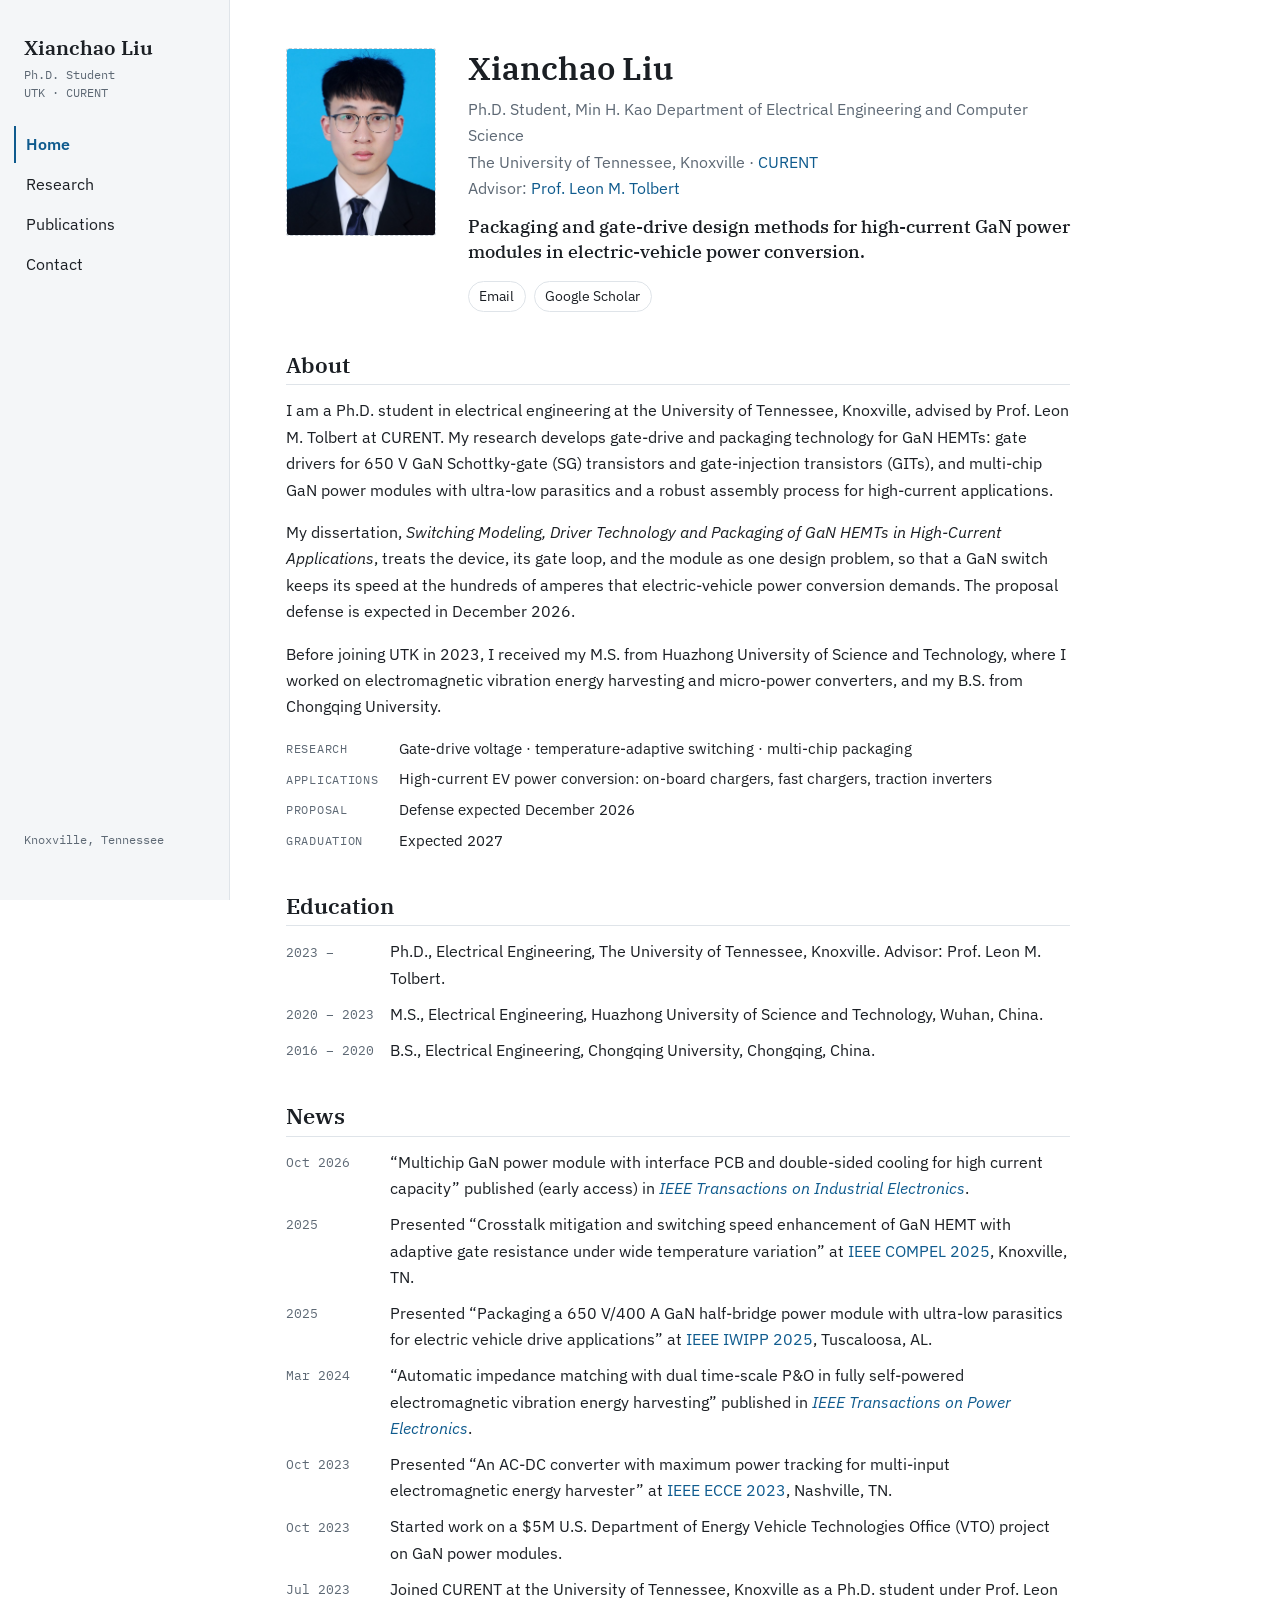
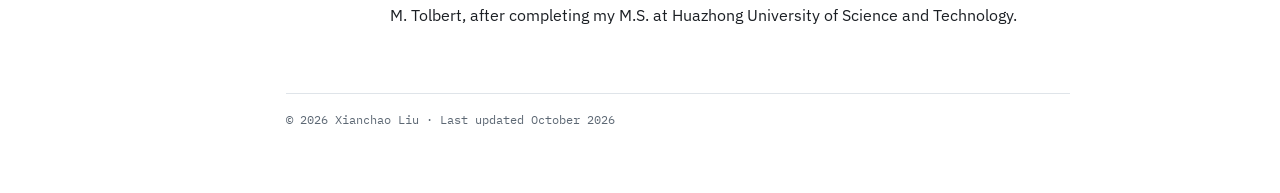
==== commit 537abf38: "Add files via upload" ====
--- a/index.html
+++ b/index.html
@@ -58,7 +58,7 @@
         My dissertation, <em>Switching Modeling, Driver Technology and Packaging of GaN HEMTs in High-Current
         Applications</em>, treats the device, its gate loop, and the module as one design problem, so that a GaN
         switch keeps its speed at the hundreds of amperes that electric-vehicle power conversion demands. The
-        proposal defense is expected in November 2026.
+        proposal defense is expected in December 2026.
       </p>
       <p>
         Before joining UTK in 2023, I received my M.S. from Huazhong University of Science and Technology, where I
@@ -71,7 +71,7 @@
         <dt>Applications</dt>
         <dd>High-current EV power conversion: on-board chargers, fast chargers, traction inverters</dd>
         <dt>Proposal</dt>
-        <dd>Defense expected November 2026</dd>
+        <dd>Defense expected December 2026</dd>
         <dt>Graduation</dt>
         <dd>Expected 2027</dd>
       </dl>
